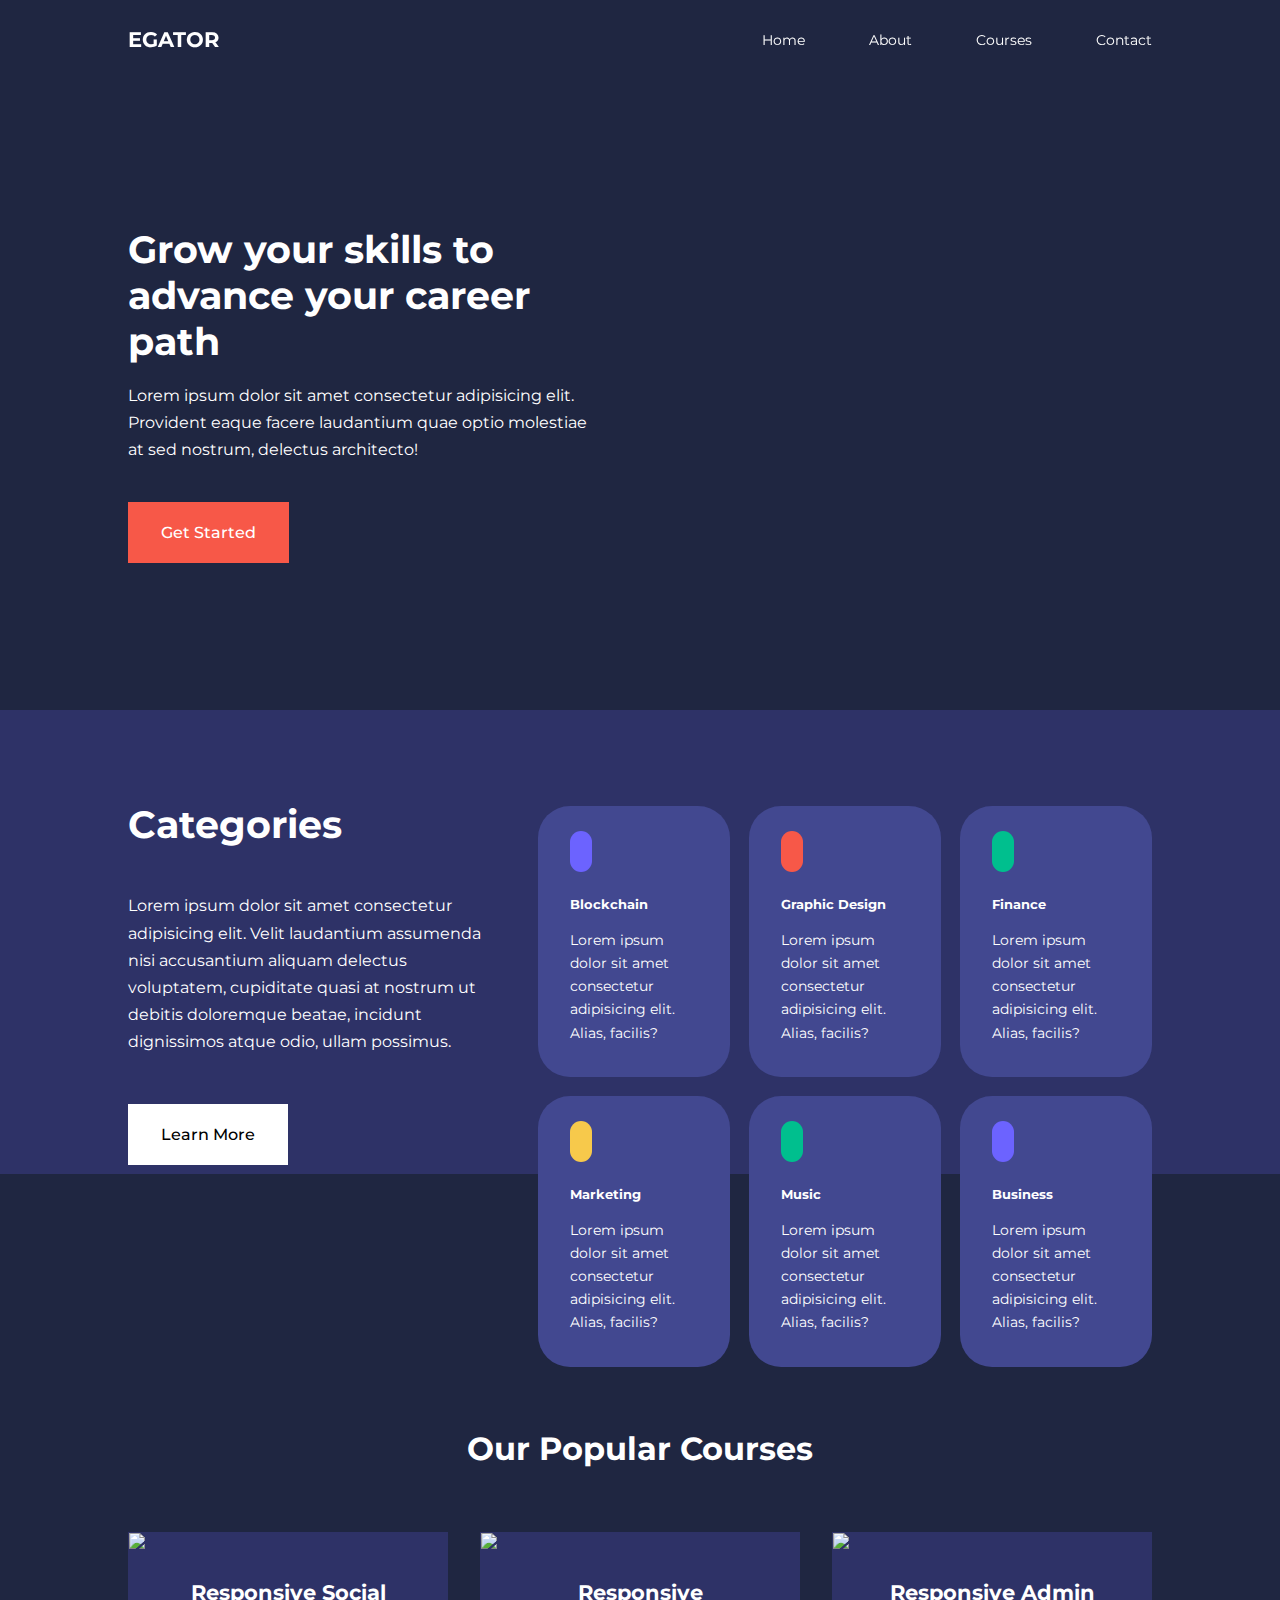
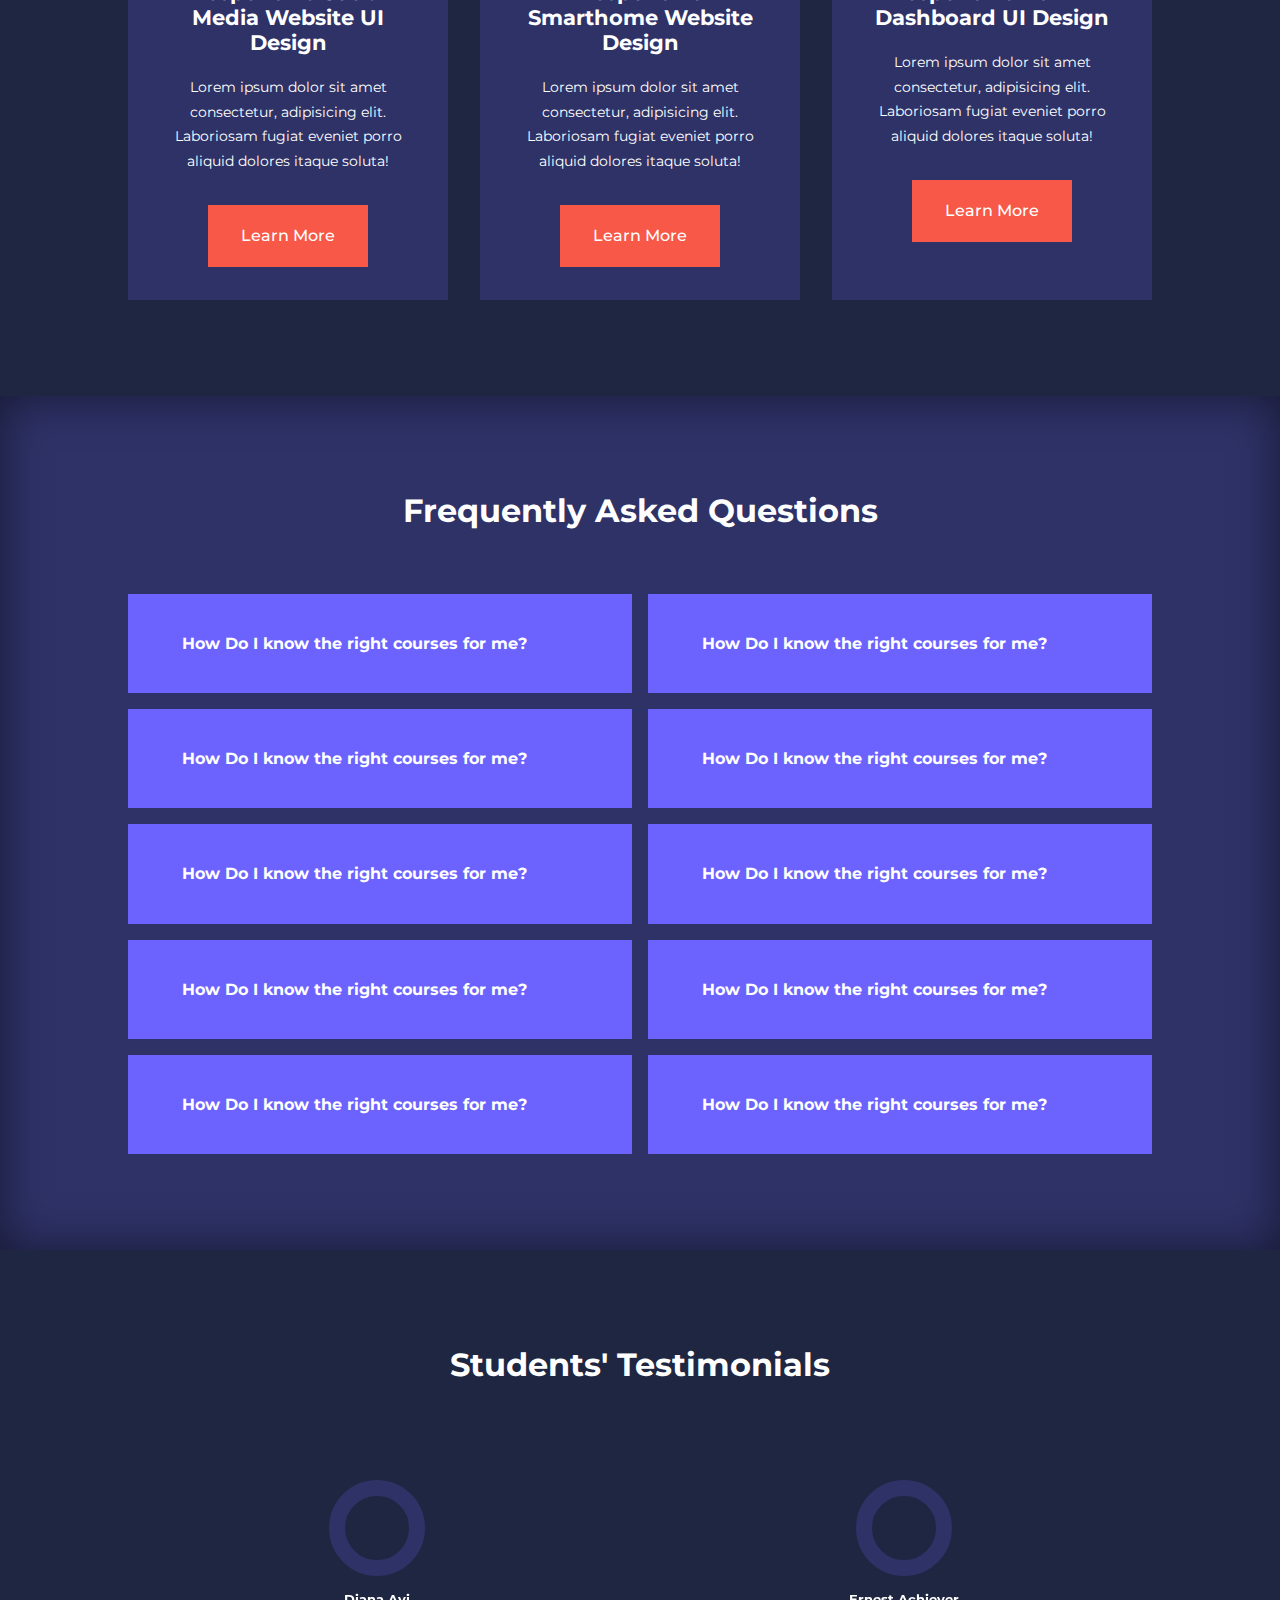
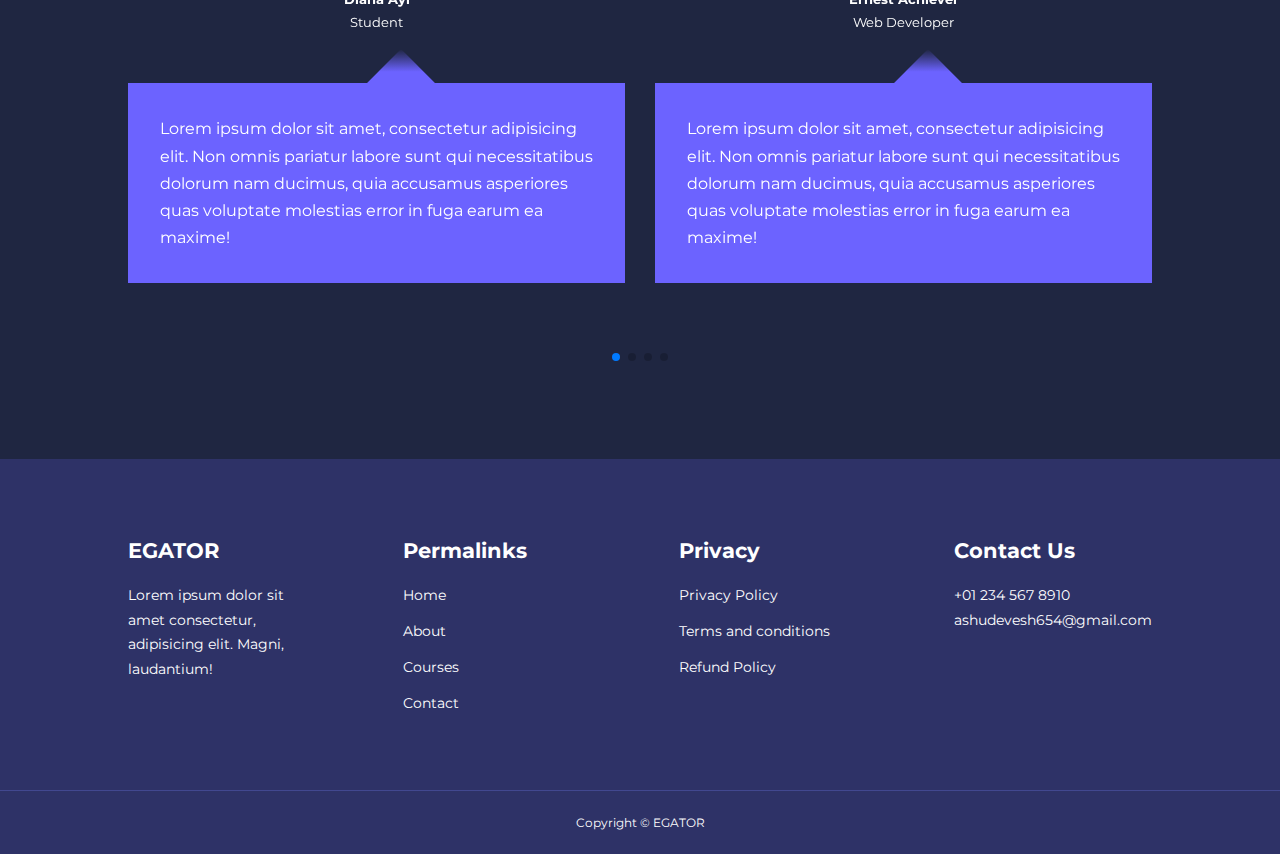
==== index.html @ 26827711 "Updated" ====
<!DOCTYPE html>
<html lang="en">
<head>
    <meta charset="UTF-8">
    <meta http-equiv="X-UA-Compatible" content="IE=edge">
    <meta name="viewport" content="width=device-width, initial-scale=1.0">
    <title>Responsive Multipage Education Website Using HTML, CSS & JavaScript</title>
    <!-- ICONSCOUT CDN -->
    <link rel="stylesheet" href="https://unicons.iconscout.com/release/v2.1.6/css/unicons.css">

    <!-- GOOGLE FONTS (MONTSERRAT) -->
    <link rel="preconnect" href="https://fonts.googleapis.com">
    <link rel="preconnect" href="https://fonts.gstatic.com" crossorigin>
    <link href="https://fonts.googleapis.com/css2?family=Montserrat:wght@300;400;500;600;700;800;900&display=swap" rel="stylesheet"> 
    <link
  rel="stylesheet"
  href="https://unpkg.com/swiper@8/swiper-bundle.min.css"
/>

<!-- ============SWIPER JS================ -->

    <link rel="stylesheet" href="./css/style.css">
    <style>
      body {
        background-image: url("./images/bg-texture.png");
      }
    </style>
</head>
<body>
  <nav>
<div class="container nav__container">
    <a href="index.html"> <h4>EGATOR</h4></a>
    <ul class="nav__menu">
        <li><a href="index.html">Home</a></li>
        <li><a href="about.html">About</a></li>
        <li><a href="courses.html">Courses</a></li>
        <li><a href="contact.html">Contact</a></li>
    </ul>
<button id="open-menu-btn"><i class="uil uil-bars"></i></button>
<button id="close-menu-btn"><i class="uil uil-multiply"></i></button>
    
</div>
  </nav>  
  <!-- ==================END OF NAVBAR=================== -->


  
  <header>
  <div class="container header__container">
    <div class="header__left">
<h1>Grow your skills to advance your career path</h1>
<p>Lorem ipsum dolor sit amet consectetur adipisicing elit. Provident eaque facere laudantium quae optio molestiae at sed nostrum, delectus architecto!</p>
<a href="courses.html" class="btn btn-primary">Get Started</a>
</div>

<div class="header__right">
<div class="header__right-image">
  <img src="./images/header.svg" alt="">
</div>
</div>
  </div>
  </header>
  <!-- ====================END OF HEADER===================== -->
  <section class="categories">
    <div class="container categories__container">
      <div class="categories__left">
        <h1>Categories</h1>
        <p>Lorem ipsum dolor sit amet consectetur adipisicing elit. Velit laudantium assumenda nisi accusantium aliquam delectus voluptatem, cupiditate quasi at nostrum ut debitis doloremque beatae, incidunt dignissimos atque odio, ullam possimus.</p>
        <a href="#" class="btn">Learn More</a>
      </div>

      <div class="categories__right">
          <article class="category">
            <span class="category_icon"><i class="uil uil-bitcoin-circle"></i></span>
            <h5>Blockchain</h5>
            <p>Lorem ipsum dolor sit amet consectetur adipisicing elit. Alias, facilis?</p>
          </article>

          <article class="category">
            <span class="category_icon"><i class="uil uil-palette"></i></span>
            <h5>Graphic Design</h5>
            <p>Lorem ipsum dolor sit amet consectetur adipisicing elit. Alias, facilis?</p>
          </article>

          <article class="category">
            <span class="category_icon"><i class="uil uil-usd-circle"></i></span>
            <h5>Finance</h5>
            <p>Lorem ipsum dolor sit amet consectetur adipisicing elit. Alias, facilis?</p>
          </article>

          <article class="category">
            <span class="category_icon"><i class="uil uil-megaphone"></i></span>
            <h5>Marketing</h5>
            <p>Lorem ipsum dolor sit amet consectetur adipisicing elit. Alias, facilis?</p>
          </article>

          <article class="category">
            <span class="category_icon"><i class="uil uil-music"></i></span>
            <h5>Music</h5>
            <p>Lorem ipsum dolor sit amet consectetur adipisicing elit. Alias, facilis?</p>
          </article>
          
          <article class="category">
            <span class="category_icon"><i class="uil uil-puzzle-piece"></i></span>
            <h5>Business</h5>
            <p>Lorem ipsum dolor sit amet consectetur adipisicing elit. Alias, facilis?</p>
          </article>
      </div>
    </div>
  </section>
  <!-- ================END OF CATEGORIES================= -->

  <section class="courses">
    <h2>Our Popular Courses</h2>
    <div class="container courses__container">
    <article class="course">
      <div class="course__image">
        <img src="./images/course1.jpg">
      </div>
      <div class="course__info">
        <h4>Responsive Social Media Website UI Design</h4>
      <p>
        Lorem ipsum dolor sit amet consectetur, adipisicing elit. Laboriosam fugiat eveniet porro aliquid dolores itaque soluta!
      </p>
      <a href="course.html" class="btn btn-primary">Learn More</a>
      </div>
    </article>

    <article class="course">
      <div class="course__image">
        <img src="./images/course2.jpg">
      </div>
      <div class="course__info">
        <h4>Responsive Smarthome Website Design</h4>
      <p>
        Lorem ipsum dolor sit amet consectetur, adipisicing elit. Laboriosam fugiat eveniet porro aliquid dolores itaque soluta!
      </p>
      <a href="course.html" class="btn btn-primary">Learn More</a>
      </div>
    </article>

    <article class="course">
      <div class="course__image">
        <img src="./images/course3.jpg">
      </div>
    <div class="course__info">
      <h4>Responsive Admin Dashboard UI Design</h4>
      <p>
        Lorem ipsum dolor sit amet consectetur, adipisicing elit. Laboriosam fugiat eveniet porro aliquid dolores itaque soluta!
      </p>
      <a href="course.html" class="btn btn-primary">Learn More</a>
    </div>
    </article>
    </div>
    </section>
    <!-- =========================END OF COURSES======================== -->






<section class="faqs">
  <h2>Frequently Asked Questions</h2>
  <div class="container faqs__container">
    <article class="faq">
      <div class="faq__icon"><i class="uil uil-plus"></i></div>
      <div class="question__answer">
        <h4>How Do I know the right courses for me?</h4>
        <p>
          Lorem, ipsum dolor sit amet consectetur adipisicing elit. Voluptatem id, eaque consectetur odio molestiae, voluptas numquam adipisci officia laudantium reprehenderit possimus optio officiis. Possimus similique non, pariatur cupiditate explicabo nemo.
        </p>
      </div>
    </article>

    <article class="faq">
      <div class="faq__icon"><i class="uil uil-plus"></i></div>
      <div class="question__answer">
        <h4>How Do I know the right courses for me?</h4>
        <p>
          Lorem, ipsum dolor sit amet consectetur adipisicing elit. Voluptatem id, eaque consectetur odio molestiae, voluptas numquam adipisci officia laudantium reprehenderit possimus optio officiis. Possimus similique non, pariatur cupiditate explicabo nemo.
        </p>
      </div>
    </article>

    <article class="faq">
      <div class="faq__icon"><i class="uil uil-plus"></i></div>
      <div class="question__answer">
        <h4>How Do I know the right courses for me?</h4>
        <p>
          Lorem, ipsum dolor sit amet consectetur adipisicing elit. Voluptatem id, eaque consectetur odio molestiae, voluptas numquam adipisci officia laudantium reprehenderit possimus optio officiis. Possimus similique non, pariatur cupiditate explicabo nemo.
        </p>
      </div>
    </article>

    <article class="faq">
      <div class="faq__icon"><i class="uil uil-plus"></i></div>
      <div class="question__answer">
        <h4>How Do I know the right courses for me?</h4>
        <p>
          Lorem, ipsum dolor sit amet consectetur adipisicing elit. Voluptatem id, eaque consectetur odio molestiae, voluptas numquam adipisci officia laudantium reprehenderit possimus optio officiis. Possimus similique non, pariatur cupiditate explicabo nemo.
        </p>
      </div>
    </article>

    <article class="faq">
      <div class="faq__icon"><i class="uil uil-plus"></i></div>
      <div class="question__answer">
        <h4>How Do I know the right courses for me?</h4>
        <p>
          Lorem, ipsum dolor sit amet consectetur adipisicing elit. Voluptatem id, eaque consectetur odio molestiae, voluptas numquam adipisci officia laudantium reprehenderit possimus optio officiis. Possimus similique non, pariatur cupiditate explicabo nemo.
        </p>
      </div>
    </article>

    <article class="faq">
      <div class="faq__icon"><i class="uil uil-plus"></i></div>
      <div class="question__answer">
        <h4>How Do I know the right courses for me?</h4>
        <p>
          Lorem, ipsum dolor sit amet consectetur adipisicing elit. Voluptatem id, eaque consectetur odio molestiae, voluptas numquam adipisci officia laudantium reprehenderit possimus optio officiis. Possimus similique non, pariatur cupiditate explicabo nemo.
        </p>
      </div>
    </article>

    <article class="faq">
      <div class="faq__icon"><i class="uil uil-plus"></i></div>
      <div class="question__answer">
        <h4>How Do I know the right courses for me?</h4>
        <p>
          Lorem, ipsum dolor sit amet consectetur adipisicing elit. Voluptatem id, eaque consectetur odio molestiae, voluptas numquam adipisci officia laudantium reprehenderit possimus optio officiis. Possimus similique non, pariatur cupiditate explicabo nemo.
        </p>
      </div>
    </article>

    <article class="faq">
      <div class="faq__icon"><i class="uil uil-plus"></i></div>
      <div class="question__answer">
        <h4>How Do I know the right courses for me?</h4>
        <p>
          Lorem, ipsum dolor sit amet consectetur adipisicing elit. Voluptatem id, eaque consectetur odio molestiae, voluptas numquam adipisci officia laudantium reprehenderit possimus optio officiis. Possimus similique non, pariatur cupiditate explicabo nemo.
        </p>
      </div>
    </article>

    <article class="faq">
      <div class="faq__icon"><i class="uil uil-plus"></i></div>
      <div class="question__answer">
        <h4>How Do I know the right courses for me?</h4>
        <p>
          Lorem, ipsum dolor sit amet consectetur adipisicing elit. Voluptatem id, eaque consectetur odio molestiae, voluptas numquam adipisci officia laudantium reprehenderit possimus optio officiis. Possimus similique non, pariatur cupiditate explicabo nemo.
        </p>
      </div>
    </article>

    <article class="faq">
      <div class="faq__icon"><i class="uil uil-plus"></i></div>
      <div class="question__answer">
        <h4>How Do I know the right courses for me?</h4>
        <p>
          Lorem, ipsum dolor sit amet consectetur adipisicing elit. Voluptatem id, eaque consectetur odio molestiae, voluptas numquam adipisci officia laudantium reprehenderit possimus optio officiis. Possimus similique non, pariatur cupiditate explicabo nemo.
        </p>
      </div>
    </article>
  </div>
</section>
<!-- =================END OF FAQs===================== -->


<section class="container testimonials__container mySwiper">
<h2>Students' Testimonials</h2>
<div class="swiper-wrapper">
  <article class="testimonial swiper-slide">
    <div class="avatar">
      <img src="./images/avatar1.jpg" alt="">
    </div>
    <div class="testimonial__info">
      <h5>Diana Ayi</h5>
      <small>Student</small>
    </div>
       <div class="testimonial__body">
         <p>
           Lorem ipsum dolor sit amet, consectetur adipisicing elit. Non omnis pariatur labore sunt qui necessitatibus dolorum nam ducimus, quia accusamus asperiores quas voluptate molestias error in fuga earum ea maxime!
         </p>
       </div>

  </article>

  <article class="testimonial swiper-slide">
    <div class="avatar">
      <img src="./images/avatar2.jpg" alt="">
    </div>
    <div class="testimonial__info">
      <h5>Ernest Achiever</h5>
      <small>Web Developer</small>
    </div>
       <div class="testimonial__body">
         <p>
           Lorem ipsum dolor sit amet, consectetur adipisicing elit. Non omnis pariatur labore sunt qui necessitatibus dolorum nam ducimus, quia accusamus asperiores quas voluptate molestias error in fuga earum ea maxime!
         </p>
       </div>

  </article>

  <article class="testimonial swiper-slide">
    <div class="avatar">
      <img src="./images/avatar3.jpg" alt="">
    </div>
    <div class="testimonial__info">
      <h5>Edem Quist</h5>
      <small>Student</small>
    </div>
       <div class="testimonial__body">
         <p>
           Lorem ipsum dolor sit amet, consectetur adipisicing elit. Non omnis pariatur labore sunt qui necessitatibus dolorum nam ducimus, quia accusamus asperiores quas voluptate molestias error in fuga earum ea maxime!
         </p>
       </div>

  </article>

  <article class="testimonial swiper-slide">
    <div class="avatar">
      <img src="./images/avatar4.jpg" alt="">
    </div>
    <div class="testimonial__info">
      <h5>Hajia Bintu</h5>
      <small>Student</small>
    </div>
       <div class="testimonial__body">
         <p>
           Lorem ipsum dolor sit amet, consectetur adipisicing elit. Non omnis pariatur labore sunt qui necessitatibus dolorum nam ducimus, quia accusamus asperiores quas voluptate molestias error in fuga earum ea maxime!
         </p>
       </div>

  </article>

  <article class="testimonial swiper-slide">
    <div class="avatar">
      <img src="./images/avatar5.jpg" alt="">
    </div>
    <div class="testimonial__info">
      <h5>Jane Doe</h5>
      <small>Student</small>
    </div>
       <div class="testimonial__body">
         <p>
          Lorem ipsum dolor sit amet, consectetur adipisicing elit. Non omnis pariatur labore sunt qui necessitatibus dolorum nam ducimus, quia accusamus asperiores quas voluptate molestias error in fuga earum ea maxime!
           
         </p>
       </div>

  </article>
</div>
<div class="swiper-pagination"></div>
</section>

<!-- ===================END OF TESTIMONIALS================== -->

<footer>
  <div class="container footer__container">
    <div class="footer__1">
      <a href="index.html" class="footer__logo"><h4>EGATOR</h4></a>
      <p>
        Lorem ipsum dolor sit amet consectetur, adipisicing elit. Magni, laudantium!
      </p>
    </div>

    <div class="footer__2">
      <h4>Permalinks</h4>
      <ul class="permalinks">
      <li><a href="index.html">Home</a></li>
      <li><a href="about.html">About</a></li>
      <li><a href="courses.html">Courses</a></li>
      <li><a href="contact.html">Contact</a></li>
    </ul>
    </div>

    <div class="footer__3">
      <h4>Privacy</h4>
      <ul class="privacy">
        <li><a href="#">Privacy Policy</a></li>
        <li><a href="#">Terms and conditions</a></li>
        <li><a href="#">Refund Policy</a></li>
      </ul>
    </div>

<div class="footer__4">
  <h4>Contact Us</h4>
<div>
  <p>+01 234 567 8910</p>
  <p>ashudevesh654@gmail.com</p>
  </div>


<ul class="footer__socials">
  <li>
    <a href="#"><i class="uil uil-facebook-f"></i></a>
  </li>
    <a href="#"><i class="uil uil-instagram-alt"></i></a>
  </li>
    <a href="#"><i class="uil uil-twitter"></i></a>
  </li>
    <a href="#"><i class="uil uil-linkedin-alt"></i></a>
  </li>
</ul>
</div>
</div>
<div class="footer__copyright">
  <small>Copyright &copy; EGATOR</small>


  </div>
</footer>


<!-- ============END OF FOOTER============= -->





<script src="https://unpkg.com/swiper@8/swiper-bundle.min.js"></script>
<script src="./main.js"></script>
<script>var swiper = new Swiper(".mySwiper", {
  slidesPerView: 1,
  spaceBetween: 30,
  pagination: {
    el: ".swiper-pagination",
    clickable: true,
  },
  // when window width is >= 600px
  breakpoints: {
    600: {
      slidesPerView: 2,
    }
  }
});</script>


</body>
</html>
---- css/style.css ----
* {
    margin: 0;
    padding: 0;
    border: 0;
    outline: 0;
    text-decoration: none;
    list-style-type: none;
    box-sizing: border-box;
}

:root {
    --color-primary: #6c63ff;
    --color-success: #00bf8e;
    --color-warning: #f7c94b;
    --color-danger: #f75848;
    --color-danger-varient: rgba(247, 88, 66, 0.4);
    --color-white: #fff;
    --color-light: rgba(255, 255, 255, 0.7);
    --color-black: #000;
    --color-bg: #1f2641;
    --color-bg1: #2e3267;
    --color-bg2: #424890;

    --container-width-lg: 80%; 
    --container-width-md: 90%;
    --container-width-sm: 94%; 

    --transition: all 400ms ease; 
}

body {
    font-family: 'Montserrat', sans-serif;
    line-height: 1.7;
    color: var(--color-white);
    background: var(--color-bg);
}

.container {
    width: var(--container-width-lg);
    margin: 0 auto;
}

section {
    padding: 6rem 0;
}

section h2 {
    text-align: center;
    margin-bottom: 4rem;
}

h1,
h2,
h3,
h4,
h5 {
    line-height: 1.2;
}

h1 {
    font-size: 2.4rem;
}

h2 {
    font-size: 2rem;
}

h3 {
    font-size: 1.6rem;
}

h4 {
    font-size: 1.3rem;
}

a {
    color: var(--color-white);
}

img {
    width: 100%;
    display: block;
    object-fit: cover;
}

.btn {
    display: inline-block;
    background: var(--color-white);
    color: var(--color-black);
    padding: 1rem 2rem;
    border: 1px solid transparent;
    font-weight: 500;
    transition:  var(--transition);
}

.btn:hover {
    background: transparent;
    color: var(--color-white);
    border-color: var(--color-white);
}

.btn-primary {
    background: var(--color-danger);
    color: var(--color-white);
}

/* ===============NAVBAR============= */

nav {
    background: transparent;
    width: 100vw;
    height: 5rem;
    position: fixed;
    top: 0;
    z-index: 11;
}

/* change navbar styles on scroll using javascript */
.window-scroll {
    background: var(--color-primary);
    box-shadow: 0 1rem 2rem rgba(0, 0, 0, 0.2);
    /* 0 for x-axis, 1rem for y-axis and 2rem is for blur */
}

.nav__container {
    height: 100%;
    display: flex;
    justify-content: space-between;
    align-items: center;
}

nav button {
    display: none;
}

.nav__menu {
    display: flex;
    align-items: center;
    gap: 4rem;
}

.nav__menu a {
    font-size: 0.9rem;
    transition: all 400ms ease;
}

.nav__menu a:hover {
    color: var(--color-bg2);
}

/* =============HEADER=============== */
header {
position: relative;
top: 5rem;
overflow: hidden;
height: 70vh;
margin-bottom: 5rem;
}

.header__container {
    display: grid;
    grid-template-columns: 1fr 1fr;
    align-items: center;
    gap: 5rem;
    height: 100%;
}

.header__left p {
    margin: 1rem 0 2.4rem;
}


/* ===================CATEGORIES==================== */
.categories {
    background: var(--color-bg1);
    height: 29rem;
}

.categories h1 {
    line-height: 1;
    margin-bottom: 3rem;
}

.categories__container {
    display: grid;
    grid-template-columns: 40% 60%;
    /* gap: 4rem; */
}
.categories__left {
    margin-right: 2rem;
}


.categories__left p {
    margin: 1rem 0 3rem;
}

.categories__right {
    display: grid;
    grid-template-columns: repeat(3, 1fr);
    gap: 1.2rem;
}

.category {
    background: var(--color-bg2);
    padding: 2rem;
    border-radius: 2rem;
    transition: var(--transition);
}

.category:hover {
    box-shadow: 0 3rem 3rem rgba(0, 0, 0, 0.3);
    z-index: 1;
}

.category:nth-child(2) .category_icon {
    background: var(--color-danger);
}
.category:nth-child(3) .category_icon {
    background: var(--color-success);
}
.category:nth-child(4) .category_icon {
    background: var(--color-warning);
}
.category:nth-child(5) .category_icon {
    background: var(--color-success);
}


.category_icon {
    background: var(--color-primary);
    padding: 0.7rem;
    border-radius: 0.9rem;
}
.category h5 {
    margin: 2rem 0 1rem;
}

.category p {
    font-size: 0.85rem;
}

/* ===============POPULAR COURSES==================== */

.courses {
    margin-top: 10rem;
}

.courses__container {
    display: grid;
    grid-template-columns: repeat(3, 1fr);
    gap: 2rem;
}

.course {
    background: var(--color-bg1);
    text-align: center;
    border: 1px solid transparent;
    transition: var(--transition);
}

.course:hover {
    background: transparent;
    border-color: var(--color-primary);
}

.course__info {
    padding: 2rem;
}

.course__info p {
    margin: 1.2rem 0 2rem;
    font-size: 0.9rem;
}



/* =================================FAQs========================= */

.faqs {
    background: var(--color-bg1);
    box-shadow: inset 0 0 3rem rgba(0, 0, 0, 0.5);
}

.faqs__container {
    display: grid;
    grid-template-columns: 1fr 1fr;
    gap: 1rem;
}

.faq {
    padding: 2rem;
    display: flex;
    align-items: center;
    gap: 1.4rem;
    height: fit-content;
    background: var(--color-primary);
    cursor: pointer;
}

.faq h4 {
    font-size: 1rem;
    line-height: 2.2;
}

.faq__icon {
    align-self: flex-start;
    font-size: 1.2rem;
}

.faq p {
    margin-top: 0.8rem;
    display: none;
}

.faq.open p {
    display: block;
}

/* =============================TESTIMONIALS================================ */



.testimonials__container {
    overflow-x: hidden;
    position: relative;
    margin-bottom: 5rem;
}

.testimonial {
    padding-top: 2rem;
}

.avatar {
    width: 6rem;
    height: 6rem;
    border-radius: 50%;
    overflow: hidden;
    margin: 0 auto 1rem;
    border: 1rem solid var(--color-bg1);
}

.testimonial__info {
    text-align: center;
}

.testimonial__body {
    background: var(--color-primary);
    padding: 2rem;
    margin-top: 3rem;
    position: relative;
}

.testimonial__body::before {
content: "";
display: block;
background: linear-gradient(135deg,
transparent,
var(--color-primary),
var(--color-primary),
var(--color-primary));
width: 3rem;
height: 3rem;
position: absolute;
left: 50%;
top: -1.5rem;
transform: rotate(45deg);
}

/* ===================FOOTER================= */

footer {
    background: var(--color-bg1);
    padding-top: 5rem;
    font-size: 0.9rem;
}

.footer__container {
    display: grid;
    grid-template-columns: repeat(4, 1fr);
    gap: 5rem;
}

.footer__container > div h4 {
    margin-bottom: 1.2rem;
}

.footer__1 p {
    margin: 0 0 2rem;
}

footer ul li {
    margin-bottom: 0.7rem;
}

footer ul li a:hover {
    text-decoration: underline;
}

.footer__socials {
    display: flex;
    gap: 1rem;
    font-size: 1.rem;
    margin-top: 2rem;;
}

.footer__copyright {
    text-align: center;
    margin-top: 4rem;
    padding: 1.2rem 0;
    border-top: 1px solid var(--color-bg2);

}


/* ===============MEDIA QUERIES (TABLETS)========== */



@media screen and (max-width: 1024px) {
   .container {
       width: var(--container-width-md)
   }
h1 {
    font-size: 2.2rem;
}

h2 {
    font-size: 1.7rem;
}

h3 {
    font-size: 1.4rem;
}

h4 {
    font-size: 1.2;
}


/* =====================NAVBAR=============== */

nav button {
    display: inline-block;
    background: transparent;
    font-size: 1.8rem;
    color: var(--color-white);
    cursor: pointer;
}

nav button#close-menu-btn {
    display: none;
}
.nav__menu {
    position: fixed;
    top: 5rem;
    right: 5%;
    height: fit-content;
    width: 18rem;
    flex-direction: column;
    gap: 0;
    display: none;

}

.nav__menu li {
    width: 100%;
    height: 5.8rem;
    animation:animateNavItems 400ms linear forwards;
    transform-origin: top right;
   opacity: 0; 
}

.nav__menu li:nth-child(2) {
    animation-delay: 200ms;
}
.nav__menu li:nth-child(3) {
    animation-delay: 400ms;
}
.nav__menu li:nth-child(4) {
    animation-delay: 600ms;
}

@keyframes animateNavItems {
0% {
transform: rotatez(-90deg) rotateX(90deg) scale(0.1);
}
100% {
transform: rotatez(0) rotateX(0) scale(1);;
opacity: 1;
}
}
.nav__menu li a {
    background: var(--color-primary);
    box-shadow: -4rem 6rem 10rem rgba(0, 0, 0, 0.6);
    width: 100%;
    height: 100%;
    display: grid;
    place-items: center;
}

.nav__menu li a:hover {
    background: var(--color-bg2);
    color: var(--color-white);
}

/* ================HEADER============== 
isko dekhna hai ek bar */

header {
    height: 52vh;
    margin-bottom: 4rem;
}

.header__container {
    gap: 0;
    padding-bottom: 3rem;
}



/* ========================CATEGORIES============== */
.categories {
    height: auto;
}

.categories__container {
    grid-template-columns: 1fr;
    gap: 3rem;
}

.categories__left {
    margin-right: 0;
}



/* =======================POPULAR================ */


.courses {
    margin-top: 0;
}

.courses__container {
    grid-template-columns: 1fr 1fr;
}


/* ====================FAQs================= */

.faqs__container {
    grid-template-columns: 1fr;
}
.faq {
    padding: 1.5rem;
}

/* ====================FOOTER================= */


.footer__container {
    grid-template-columns: 1fr 1fr;
}

}


/* ====================MEDIA QUERIES (PHONES)============================= */

@media screen and (max-width: 600px) {
    .container {
        width: var(--container-width-sm)
    }
/* =================NAVBAR=============== */
.nav__menu {
    right: 3%;
}


/* ====================HEADER=============== */

header {
    height: 100vh;
}

.header__container {
    grid-template-columns: 1fr;
    text-align: center;
    margin-top: 0;
}

.header__left p {
    margin-bottom: 1.3rem;   
}

/* ==================CATEGORIES=============== */

.categories__right {
    grid-template-columns: 1fr 1fr;
    gap: 0.7rem;
}

.category {
    padding: 1rem;
    border-radius: 1rem;
}

.category_icon {
    margin-top: 4px;
    display: inline-block;
}

/* =================POPULAR COURSES=============== */
.courses__container {
    grid-template-columns: 1fr;

}


/* =================POPULAR COURSES=============== */


.testimonial__body {
    padding: 1.2rem;
}

/* =================POPULAR COURSES=============== */

.footer__container {
    grid-template-columns: 1fr;
    text-align: center;
}

.footer__1 p {
    margin: 1rem auto;
}

.footer__socials {
    justify-content: center;

}





}
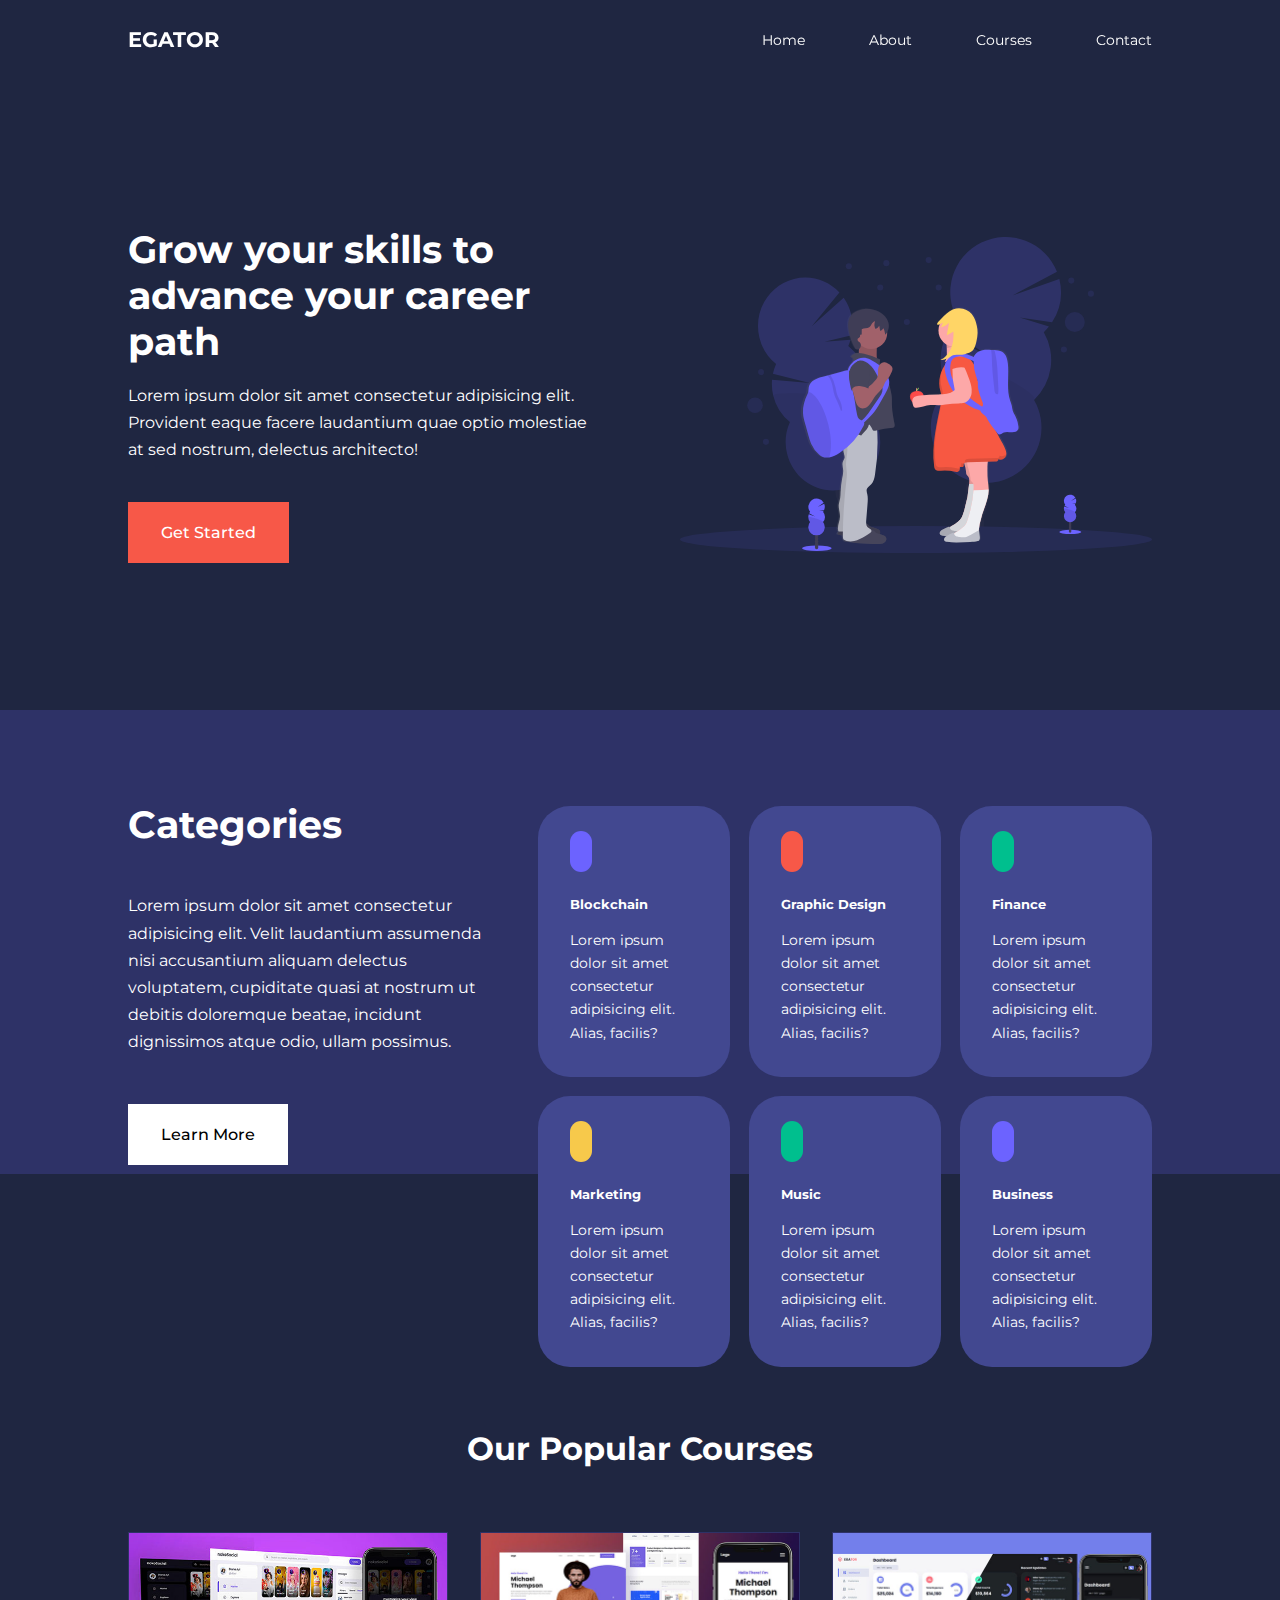
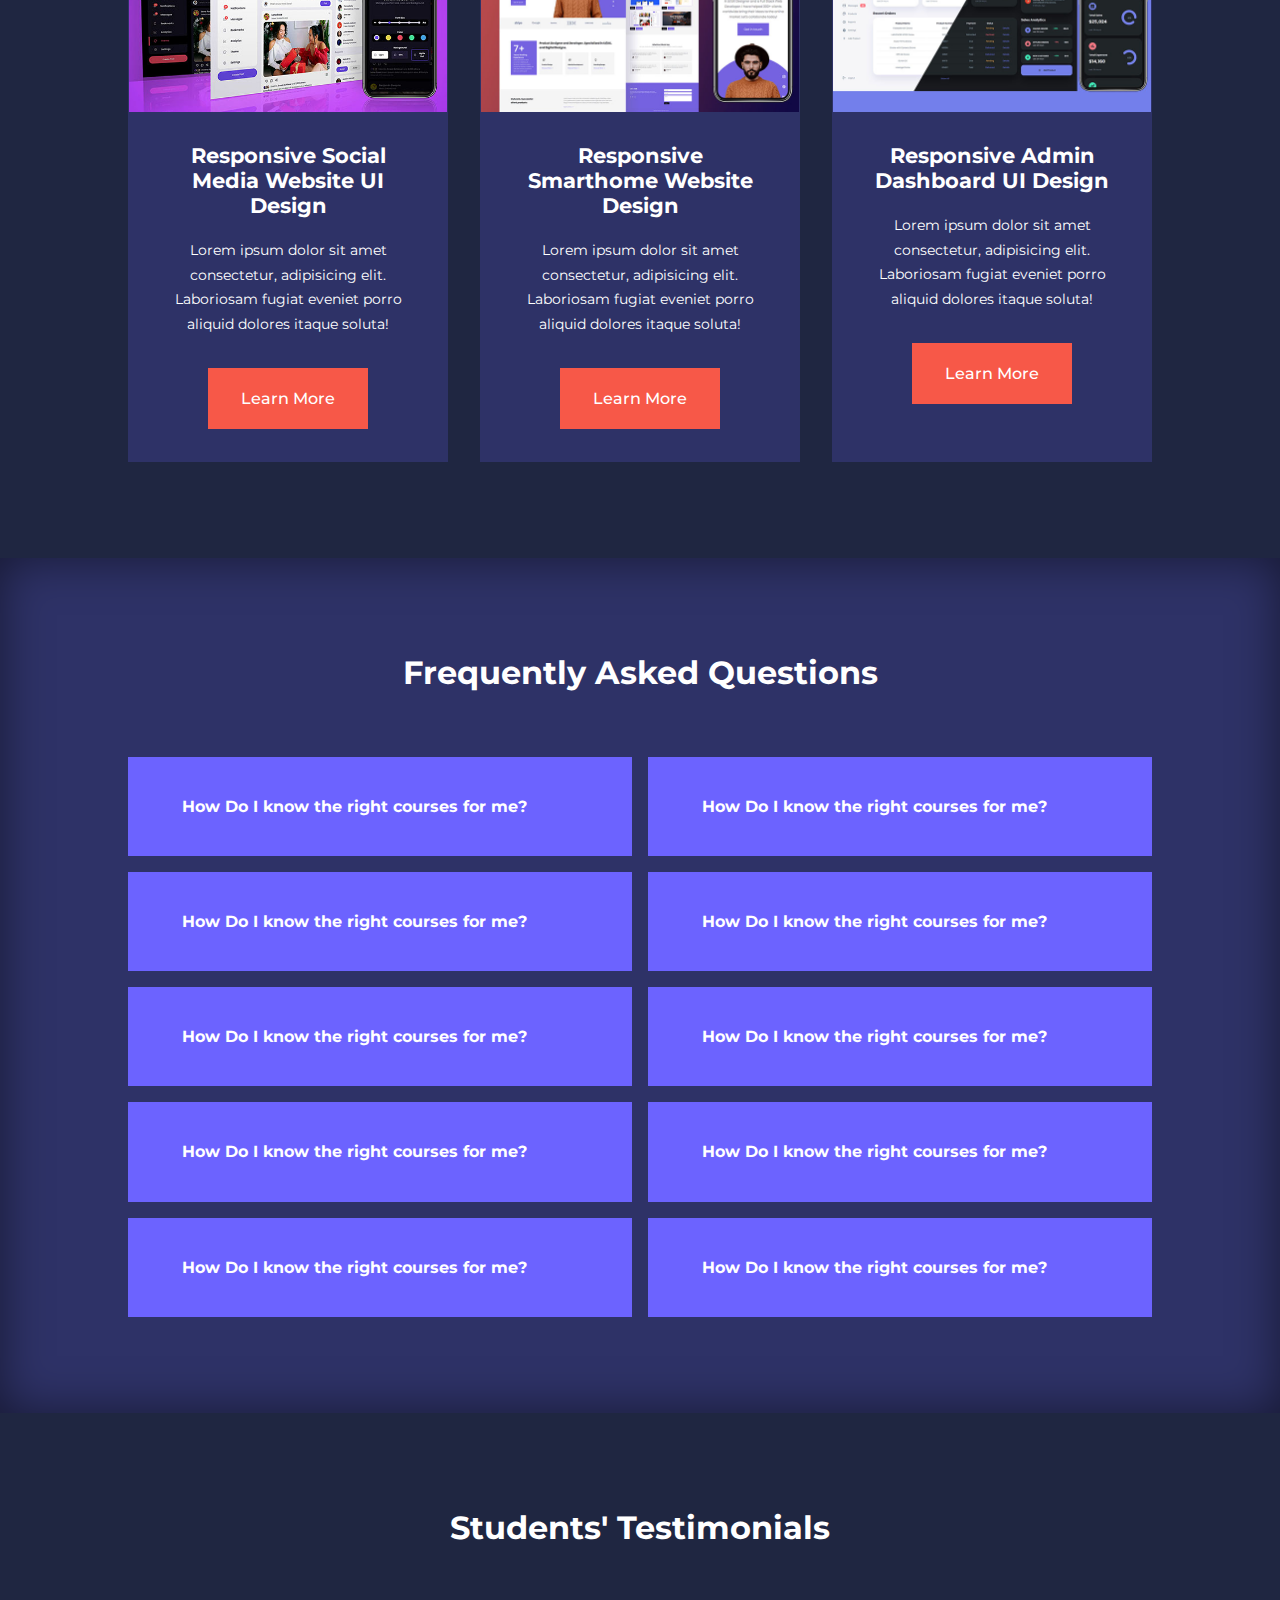
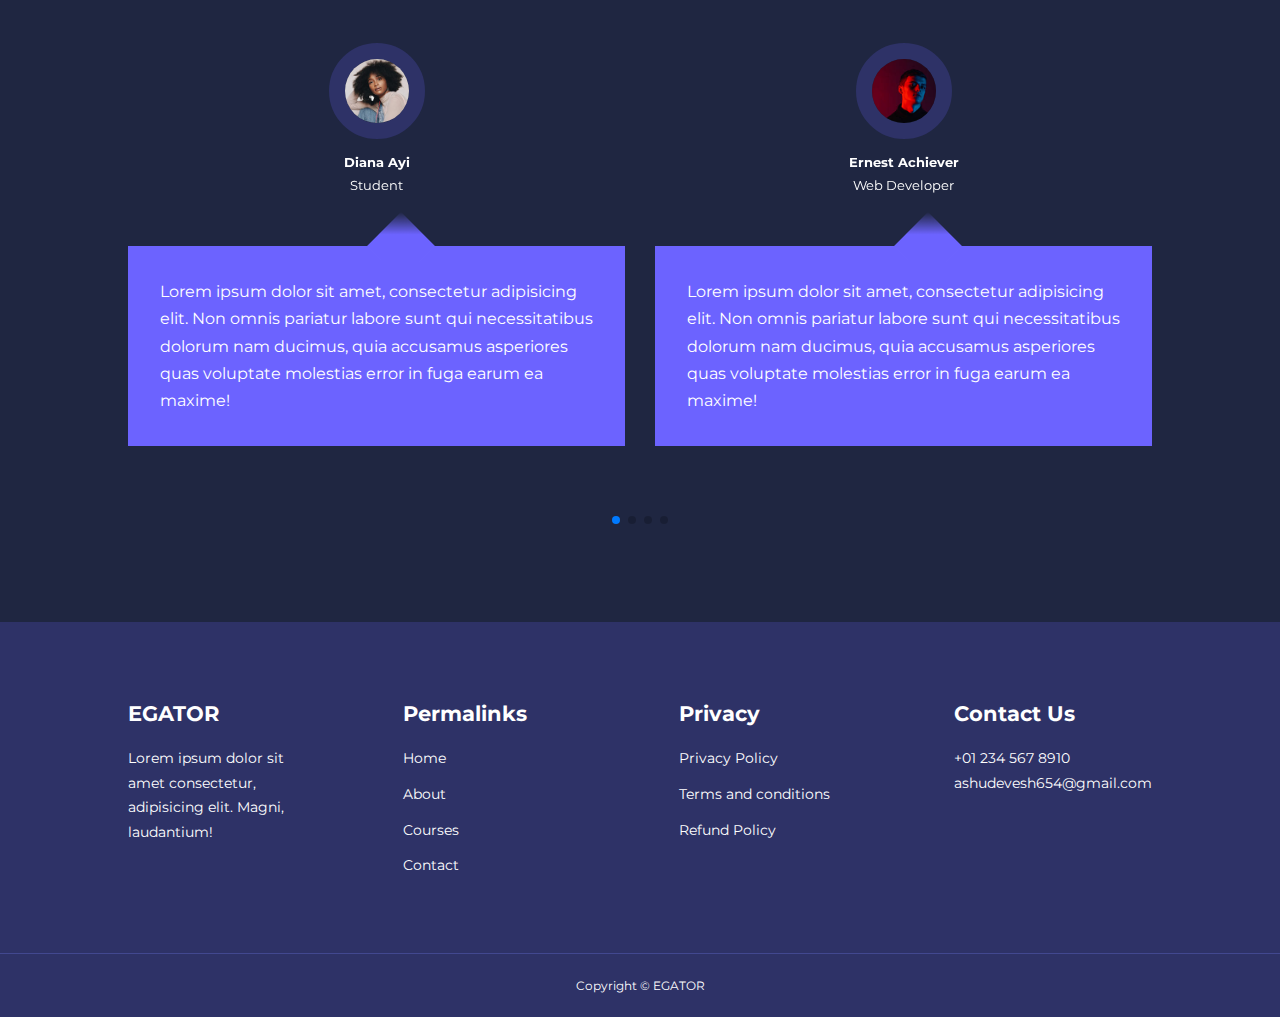
==== commit e2518d0b: "Initial commit for the School Website" ====
--- a/index.html
+++ b/index.html
@@ -20,11 +20,7 @@
 <!-- ============SWIPER JS================ -->
 
     <link rel="stylesheet" href="./css/style.css">
-    <style>
-      body {
-        background-image: url("./images/bg-texture.png");
-      }
-    </style>
+
 </head>
 <body>
   <nav>
@@ -42,12 +38,9 @@
 </div>
   </nav>  
   <!-- ==================END OF NAVBAR=================== -->
-
-
-  
   <header>
   <div class="container header__container">
-    <div class="header__left">
+    <div class="header_left">
 <h1>Grow your skills to advance your career path</h1>
 <p>Lorem ipsum dolor sit amet consectetur adipisicing elit. Provident eaque facere laudantium quae optio molestiae at sed nostrum, delectus architecto!</p>
 <a href="courses.html" class="btn btn-primary">Get Started</a>
--- a/css/style.css
+++ b/css/style.css
@@ -165,7 +165,7 @@
     height: 100%;
 }
 
-.header__left p {
+.header_left p {
     margin: 1rem 0 2.4rem;
 }
 
@@ -410,239 +410,4 @@
     padding: 1.2rem 0;
     border-top: 1px solid var(--color-bg2);
 
-}
-
-
-/* ===============MEDIA QUERIES (TABLETS)========== */
-
-
-
-@media screen and (max-width: 1024px) {
-   .container {
-       width: var(--container-width-md)
-   }
-h1 {
-    font-size: 2.2rem;
-}
-
-h2 {
-    font-size: 1.7rem;
-}
-
-h3 {
-    font-size: 1.4rem;
-}
-
-h4 {
-    font-size: 1.2;
-}
-
-
-/* =====================NAVBAR=============== */
-
-nav button {
-    display: inline-block;
-    background: transparent;
-    font-size: 1.8rem;
-    color: var(--color-white);
-    cursor: pointer;
-}
-
-nav button#close-menu-btn {
-    display: none;
-}
-.nav__menu {
-    position: fixed;
-    top: 5rem;
-    right: 5%;
-    height: fit-content;
-    width: 18rem;
-    flex-direction: column;
-    gap: 0;
-    display: none;
-
-}
-
-.nav__menu li {
-    width: 100%;
-    height: 5.8rem;
-    animation:animateNavItems 400ms linear forwards;
-    transform-origin: top right;
-   opacity: 0; 
-}
-
-.nav__menu li:nth-child(2) {
-    animation-delay: 200ms;
-}
-.nav__menu li:nth-child(3) {
-    animation-delay: 400ms;
-}
-.nav__menu li:nth-child(4) {
-    animation-delay: 600ms;
-}
-
-@keyframes animateNavItems {
-0% {
-transform: rotatez(-90deg) rotateX(90deg) scale(0.1);
-}
-100% {
-transform: rotatez(0) rotateX(0) scale(1);;
-opacity: 1;
-}
-}
-.nav__menu li a {
-    background: var(--color-primary);
-    box-shadow: -4rem 6rem 10rem rgba(0, 0, 0, 0.6);
-    width: 100%;
-    height: 100%;
-    display: grid;
-    place-items: center;
-}
-
-.nav__menu li a:hover {
-    background: var(--color-bg2);
-    color: var(--color-white);
-}
-
-/* ================HEADER============== 
-isko dekhna hai ek bar */
-
-header {
-    height: 52vh;
-    margin-bottom: 4rem;
-}
-
-.header__container {
-    gap: 0;
-    padding-bottom: 3rem;
-}
-
-
-
-/* ========================CATEGORIES============== */
-.categories {
-    height: auto;
-}
-
-.categories__container {
-    grid-template-columns: 1fr;
-    gap: 3rem;
-}
-
-.categories__left {
-    margin-right: 0;
-}
-
-
-
-/* =======================POPULAR================ */
-
-
-.courses {
-    margin-top: 0;
-}
-
-.courses__container {
-    grid-template-columns: 1fr 1fr;
-}
-
-
-/* ====================FAQs================= */
-
-.faqs__container {
-    grid-template-columns: 1fr;
-}
-.faq {
-    padding: 1.5rem;
-}
-
-/* ====================FOOTER================= */
-
-
-.footer__container {
-    grid-template-columns: 1fr 1fr;
-}
-
-}
-
-
-/* ====================MEDIA QUERIES (PHONES)============================= */
-
-@media screen and (max-width: 600px) {
-    .container {
-        width: var(--container-width-sm)
-    }
-/* =================NAVBAR=============== */
-.nav__menu {
-    right: 3%;
-}
-
-
-/* ====================HEADER=============== */
-
-header {
-    height: 100vh;
-}
-
-.header__container {
-    grid-template-columns: 1fr;
-    text-align: center;
-    margin-top: 0;
-}
-
-.header__left p {
-    margin-bottom: 1.3rem;   
-}
-
-/* ==================CATEGORIES=============== */
-
-.categories__right {
-    grid-template-columns: 1fr 1fr;
-    gap: 0.7rem;
-}
-
-.category {
-    padding: 1rem;
-    border-radius: 1rem;
-}
-
-.category_icon {
-    margin-top: 4px;
-    display: inline-block;
-}
-
-/* =================POPULAR COURSES=============== */
-.courses__container {
-    grid-template-columns: 1fr;
-
-}
-
-
-/* =================POPULAR COURSES=============== */
-
-
-.testimonial__body {
-    padding: 1.2rem;
-}
-
-/* =================POPULAR COURSES=============== */
-
-.footer__container {
-    grid-template-columns: 1fr;
-    text-align: center;
-}
-
-.footer__1 p {
-    margin: 1rem auto;
-}
-
-.footer__socials {
-    justify-content: center;
-
-}
-
-
-
-
-
-}
+}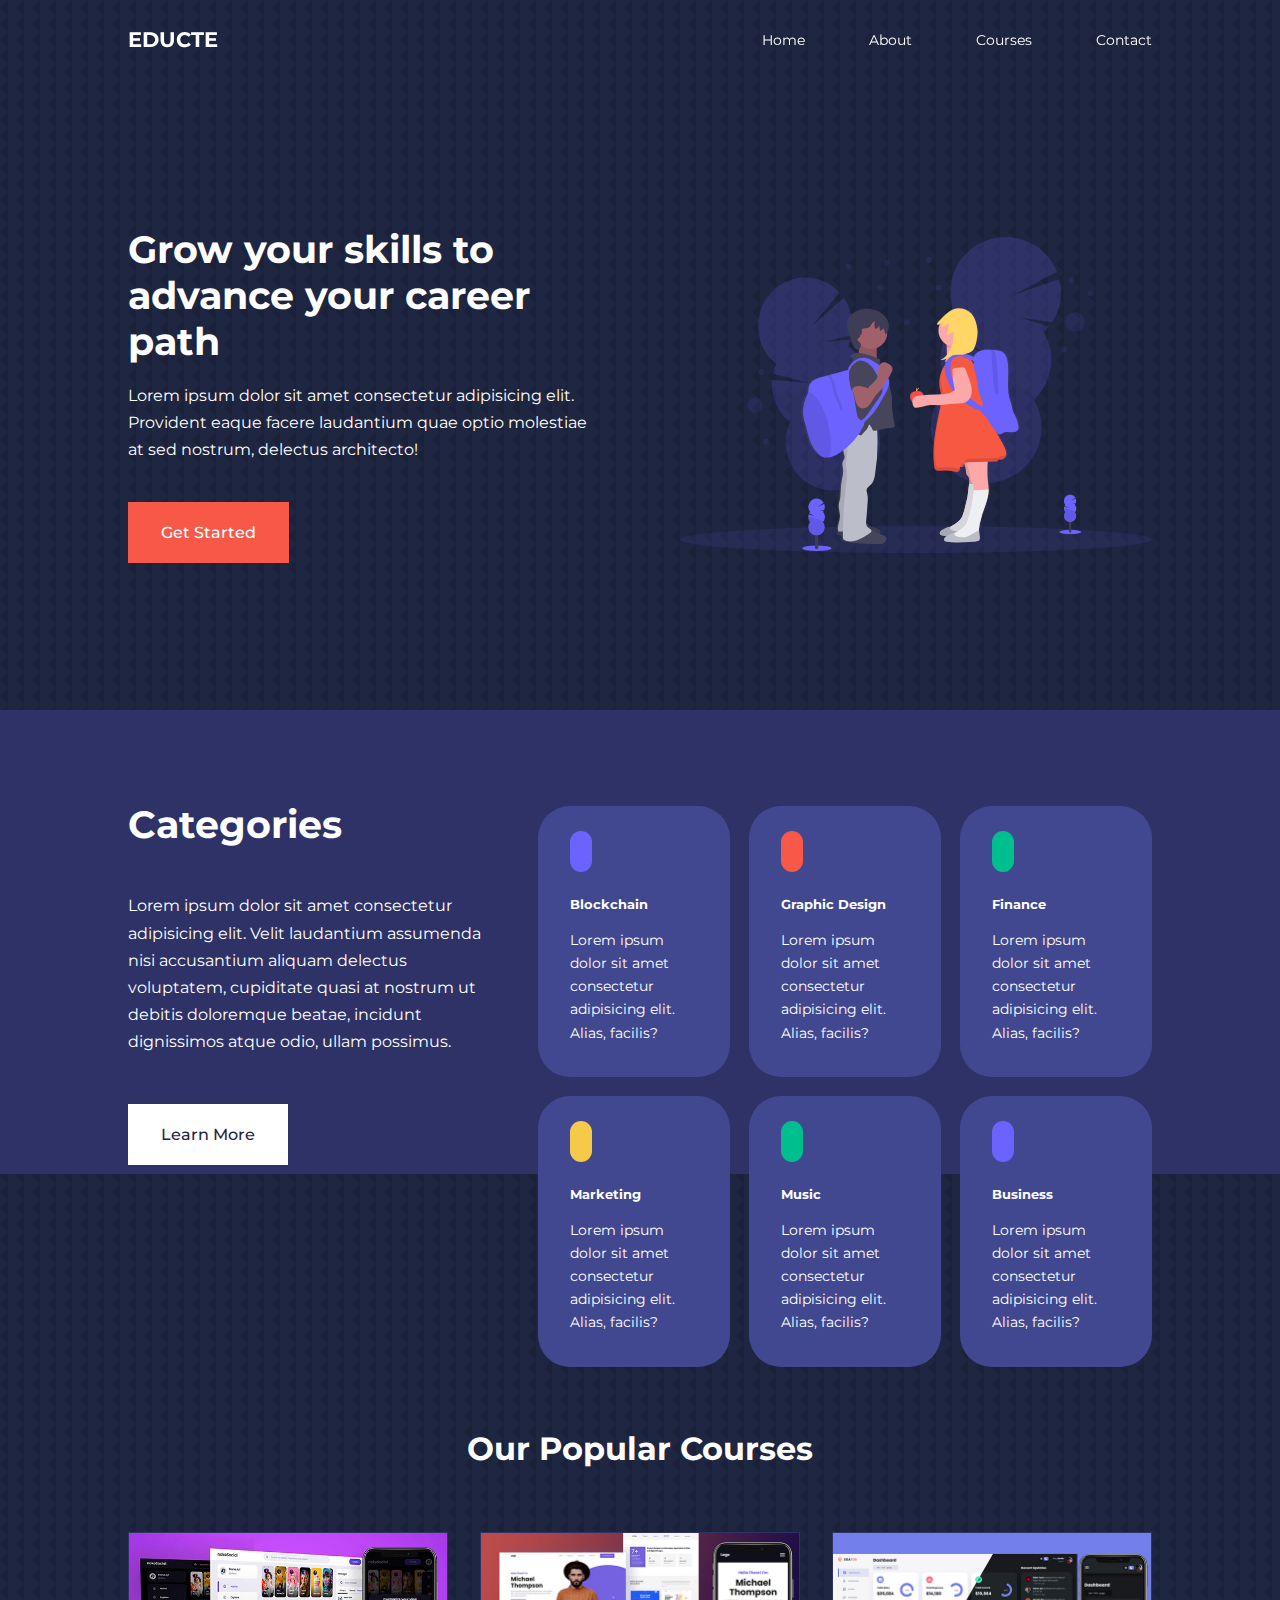
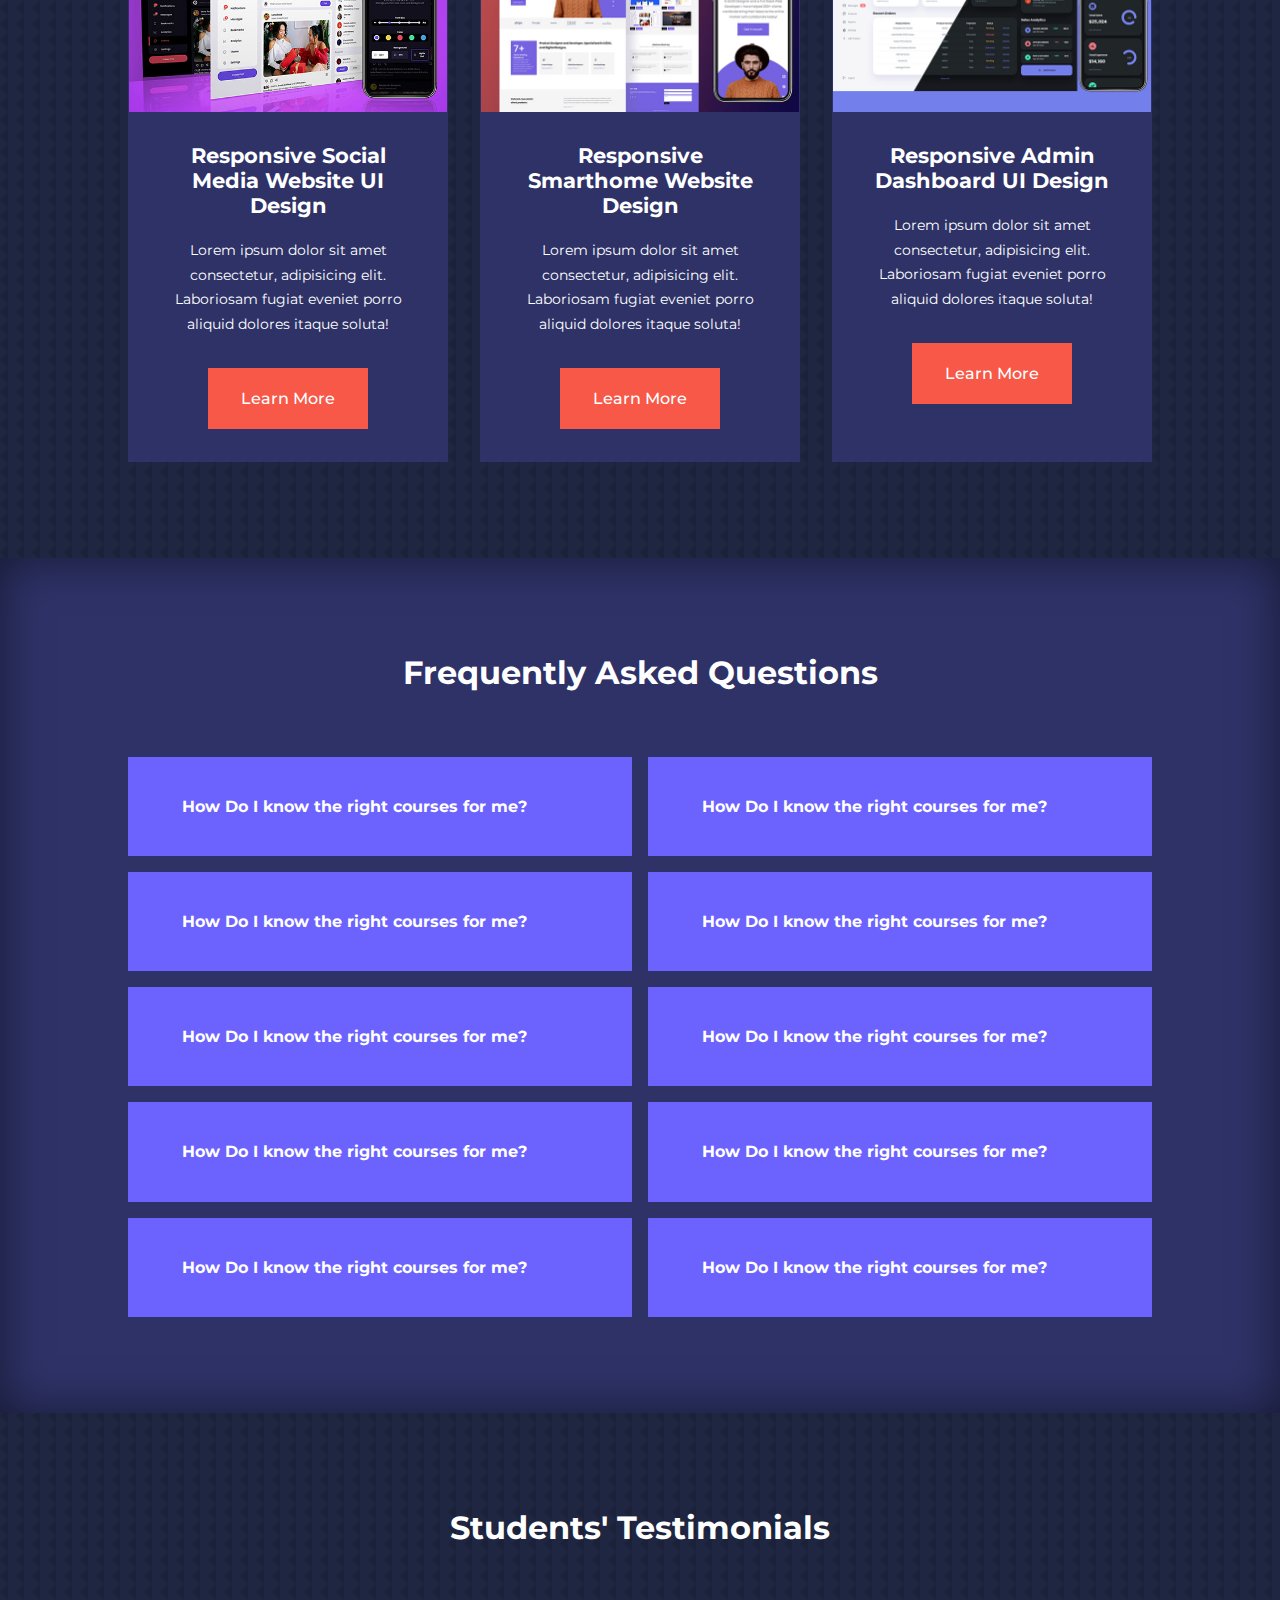
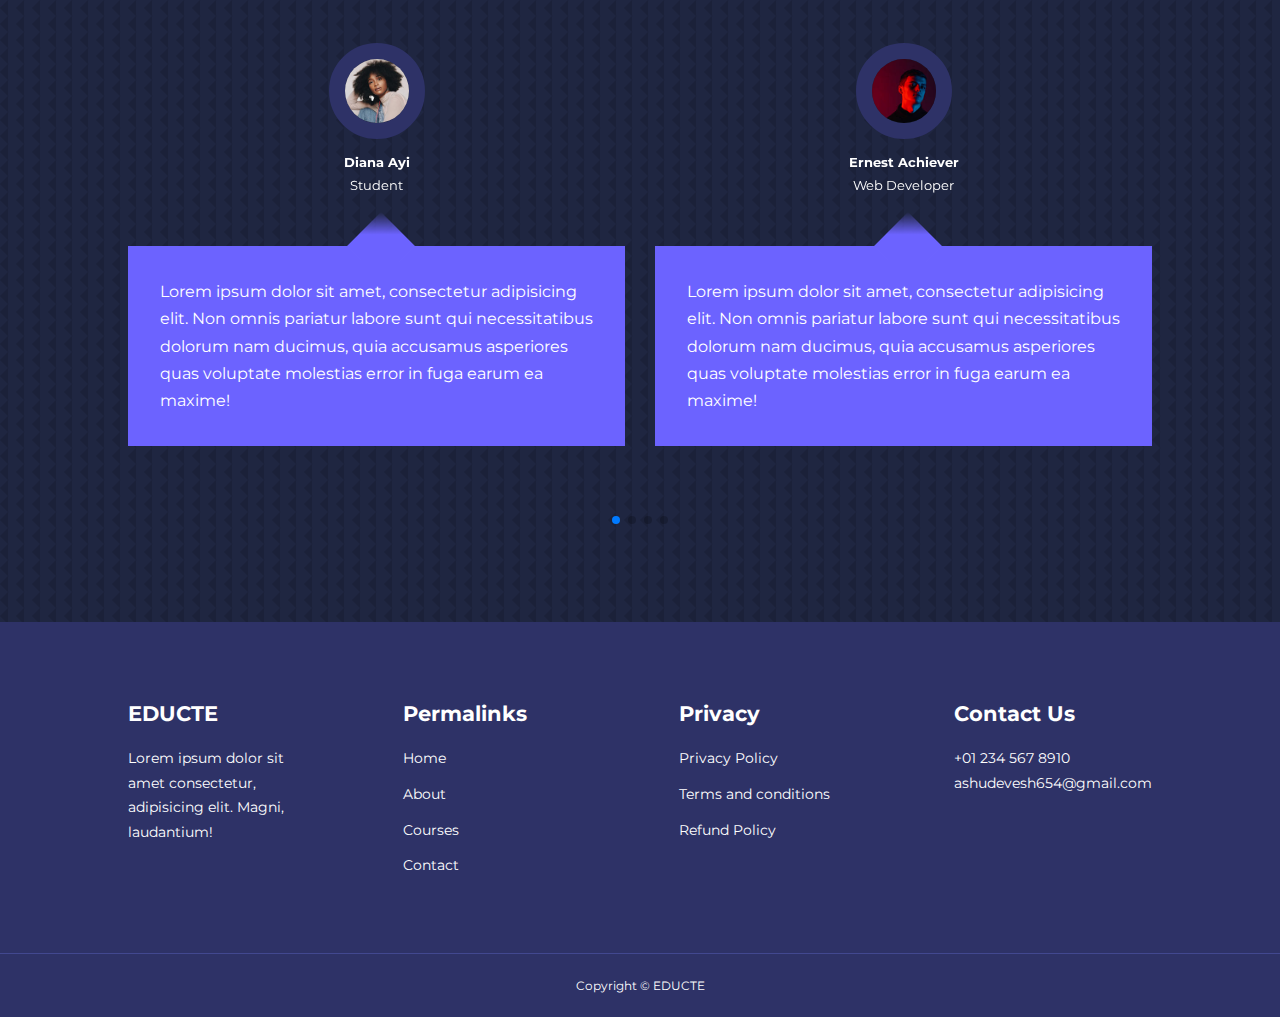
==== commit 689a0732: "typo fixed" ====
--- a/index.html
+++ b/index.html
@@ -20,12 +20,16 @@
 <!-- ============SWIPER JS================ -->
 
     <link rel="stylesheet" href="./css/style.css">
-
+    <style>
+      body {
+        background-image: url("./images/bg-texture.png");
+      }
+    </style>
 </head>
 <body>
   <nav>
 <div class="container nav__container">
-    <a href="index.html"> <h4>EGATOR</h4></a>
+    <a href="index.html"> <h4>EDUCTE</h4></a>
     <ul class="nav__menu">
         <li><a href="index.html">Home</a></li>
         <li><a href="about.html">About</a></li>
@@ -38,9 +42,12 @@
 </div>
   </nav>  
   <!-- ==================END OF NAVBAR=================== -->
+
+
+  
   <header>
   <div class="container header__container">
-    <div class="header_left">
+    <div class="header__left">
 <h1>Grow your skills to advance your career path</h1>
 <p>Lorem ipsum dolor sit amet consectetur adipisicing elit. Provident eaque facere laudantium quae optio molestiae at sed nostrum, delectus architecto!</p>
 <a href="courses.html" class="btn btn-primary">Get Started</a>
@@ -352,7 +359,7 @@
 <footer>
   <div class="container footer__container">
     <div class="footer__1">
-      <a href="index.html" class="footer__logo"><h4>EGATOR</h4></a>
+      <a href="index.html" class="footer__logo"><h4>EDUCTE</h4></a>
       <p>
         Lorem ipsum dolor sit amet consectetur, adipisicing elit. Magni, laudantium!
       </p>
@@ -399,7 +406,7 @@
 </div>
 </div>
 <div class="footer__copyright">
-  <small>Copyright &copy; EGATOR</small>
+  <small>Copyright &copy; EDUCTE</small>
 
 
   </div>
--- a/css/style.css
+++ b/css/style.css
@@ -86,7 +86,7 @@
 .btn {
     display: inline-block;
     background: var(--color-white);
-    color: var(--color-black);
+    color: var(--color-bg);
     padding: 1rem 2rem;
     border: 1px solid transparent;
     font-weight: 500;
@@ -165,7 +165,7 @@
     height: 100%;
 }
 
-.header_left p {
+.header__left p {
     margin: 1rem 0 2.4rem;
 }
 
@@ -326,6 +326,7 @@
     position: relative;
     margin-bottom: 5rem;
 }
+
 
 .testimonial {
     padding-top: 2rem;
@@ -362,7 +363,7 @@
 width: 3rem;
 height: 3rem;
 position: absolute;
-left: 50%;
+left: 46%;
 top: -1.5rem;
 transform: rotate(45deg);
 }
@@ -410,4 +411,239 @@
     padding: 1.2rem 0;
     border-top: 1px solid var(--color-bg2);
 
-}+}
+
+
+/* ===============MEDIA QUERIES (TABLETS)========== */
+
+
+
+@media screen and (max-width: 1024px) {
+   .container {
+       width: var(--container-width-md)
+   }
+h1 {
+    font-size: 2.2rem;
+}
+
+h2 {
+    font-size: 1.7rem;
+}
+
+h3 {
+    font-size: 1.4rem;
+}
+
+h4 {
+    font-size: 1.2;
+}
+
+
+/* =====================NAVBAR=============== */
+
+nav button {
+    display: inline-block;
+    background: transparent;
+    font-size: 1.8rem;
+    color: var(--color-white);
+    cursor: pointer;
+}
+
+nav button#close-menu-btn {
+    display: none;
+}
+.nav__menu {
+    position: fixed;
+    top: 5rem;
+    right: 5%;
+    height: fit-content;
+    width: 18rem;
+    flex-direction: column;
+    gap: 0;
+    display: none;
+
+}
+
+.nav__menu li {
+    width: 100%;
+    height: 5.8rem;
+    animation:animateNavItems 400ms linear forwards;
+    transform-origin: top right;
+   opacity: 0; 
+}
+
+.nav__menu li:nth-child(2) {
+    animation-delay: 200ms;
+}
+.nav__menu li:nth-child(3) {
+    animation-delay: 400ms;
+}
+.nav__menu li:nth-child(4) {
+    animation-delay: 600ms;
+}
+
+@keyframes animateNavItems {
+0% {
+transform: rotatez(-90deg) rotateX(90deg) scale(0.1);
+}
+100% {
+transform: rotatez(0) rotateX(0) scale(1);;
+opacity: 1;
+}
+}
+.nav__menu li a {
+    background: var(--color-primary);
+    box-shadow: -4rem 6rem 10rem rgba(0, 0, 0, 0.6);
+    width: 100%;
+    height: 100%;
+    display: grid;
+    place-items: center;
+}
+
+.nav__menu li a:hover {
+    background: var(--color-bg2);
+    color: var(--color-white);
+}
+
+/* ================HEADER============== 
+isko dekhna hai ek bar */
+
+header {
+    height: 52vh;
+    margin-bottom: 4rem;
+}
+
+.header__container {
+    gap: 0;
+    padding-bottom: 3rem;
+}
+
+
+
+/* ========================CATEGORIES============== */
+.categories {
+    height: auto;
+}
+
+.categories__container {
+    grid-template-columns: 1fr;
+    gap: 3rem;
+}
+
+.categories__left {
+    margin-right: 0;
+}
+
+
+
+/* =======================POPULAR================ */
+
+
+.courses {
+    margin-top: 0;
+}
+
+.courses__container {
+    grid-template-columns: 1fr 1fr;
+}
+
+
+/* ====================FAQs================= */
+
+.faqs__container {
+    grid-template-columns: 1fr;
+}
+.faq {
+    padding: 1.5rem;
+}
+
+/* ====================FOOTER================= */
+
+
+.footer__container {
+    grid-template-columns: 1fr 1fr;
+}
+
+}
+
+
+/* ====================MEDIA QUERIES (PHONES)============================= */
+
+@media screen and (max-width: 600px) {
+    .container {
+        width: var(--container-width-sm)
+    }
+/* =================NAVBAR=============== */
+.nav__menu {
+    right: 3%;
+}
+
+
+/* ====================HEADER=============== */
+
+header {
+    height: 100vh;
+}
+
+.header__container {
+    grid-template-columns: 1fr;
+    text-align: center;
+    margin-top: 0;
+}
+
+.header__left p {
+    margin-bottom: 1.3rem;   
+}
+
+/* ==================CATEGORIES=============== */
+
+.categories__right {
+    grid-template-columns: 1fr 1fr;
+    gap: 0.7rem;
+}
+
+.category {
+    padding: 1rem;
+    border-radius: 1rem;
+}
+
+.category_icon {
+    margin-top: 4px;
+    display: inline-block;
+}
+
+/* =================POPULAR COURSES=============== */
+.courses__container {
+    grid-template-columns: 1fr;
+
+}
+
+
+/* =================POPULAR COURSES=============== */
+
+
+.testimonial__body {
+    padding: 1.2rem;
+}
+
+/* =================POPULAR COURSES=============== */
+
+.footer__container {
+    grid-template-columns: 1fr;
+    text-align: center;
+}
+
+.footer__1 p {
+    margin: 1rem auto;
+}
+
+.footer__socials {
+    justify-content: center;
+
+}
+
+
+
+
+
+}
